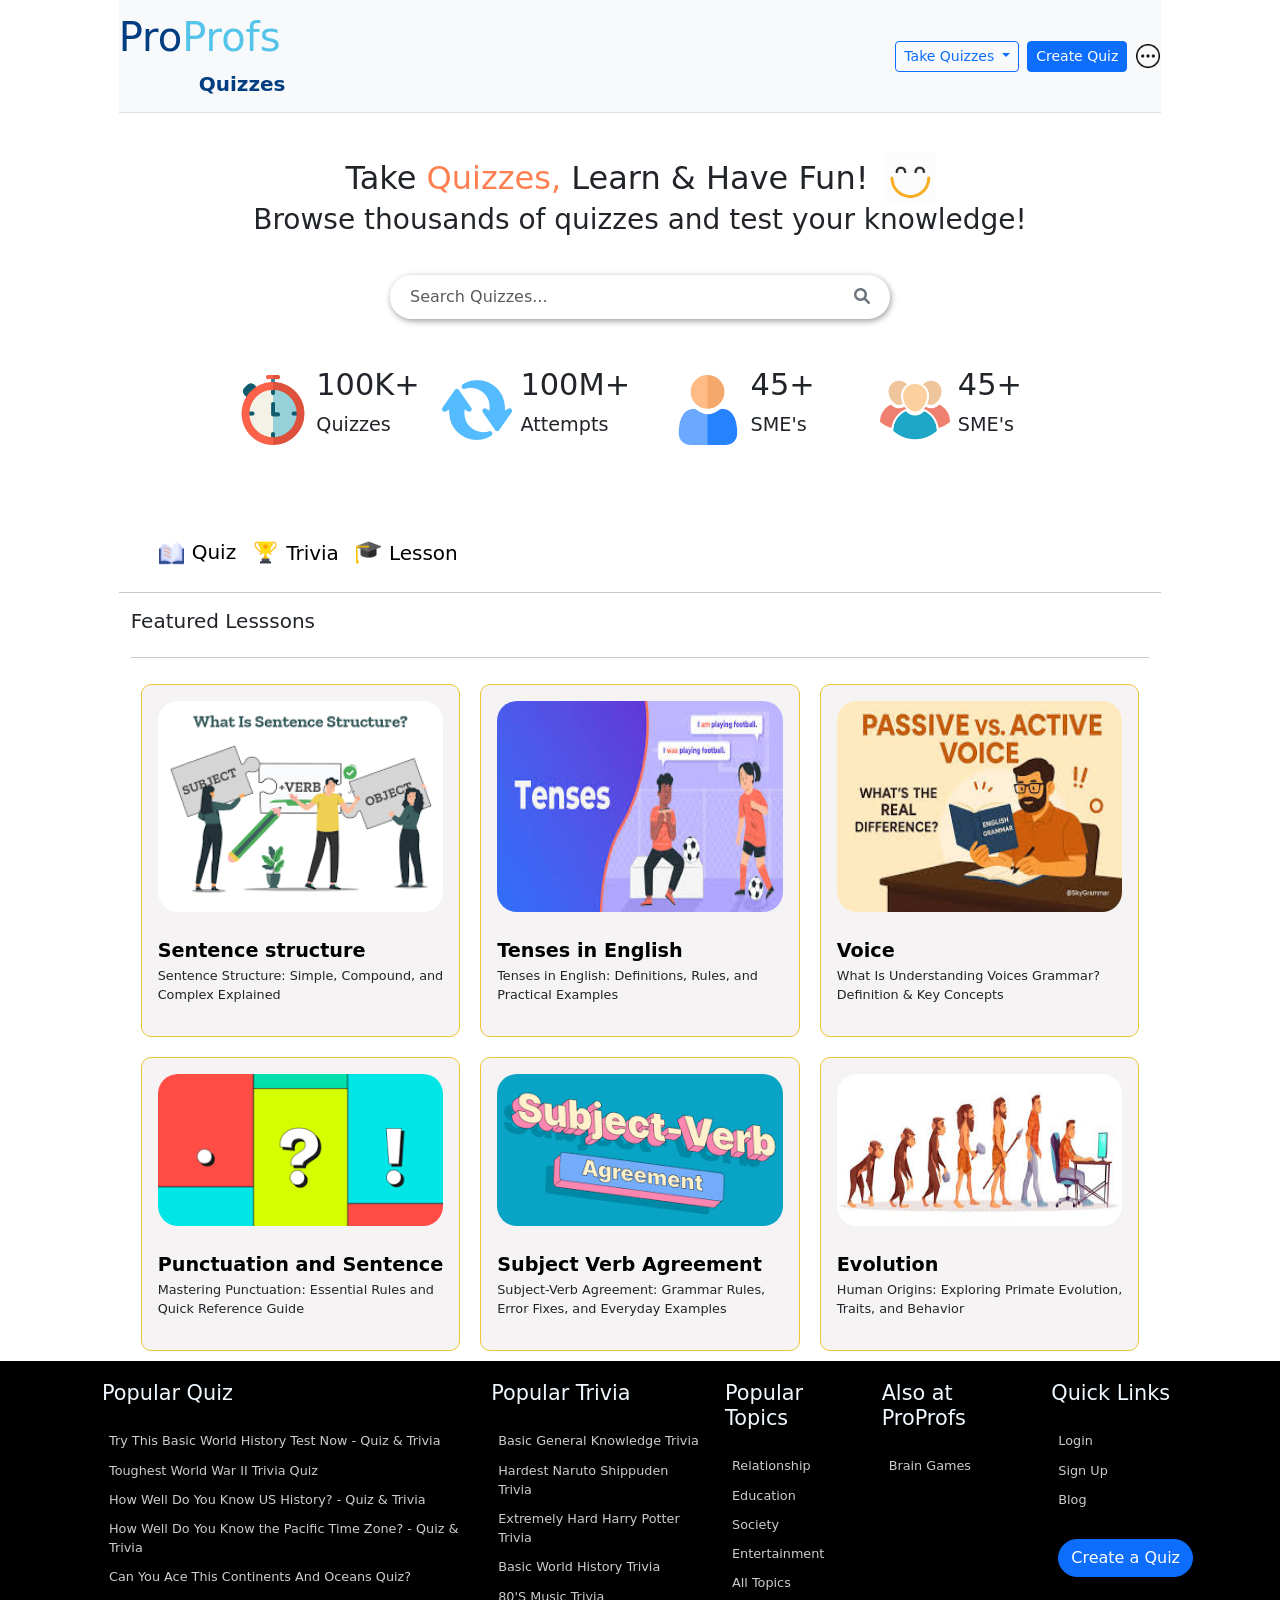
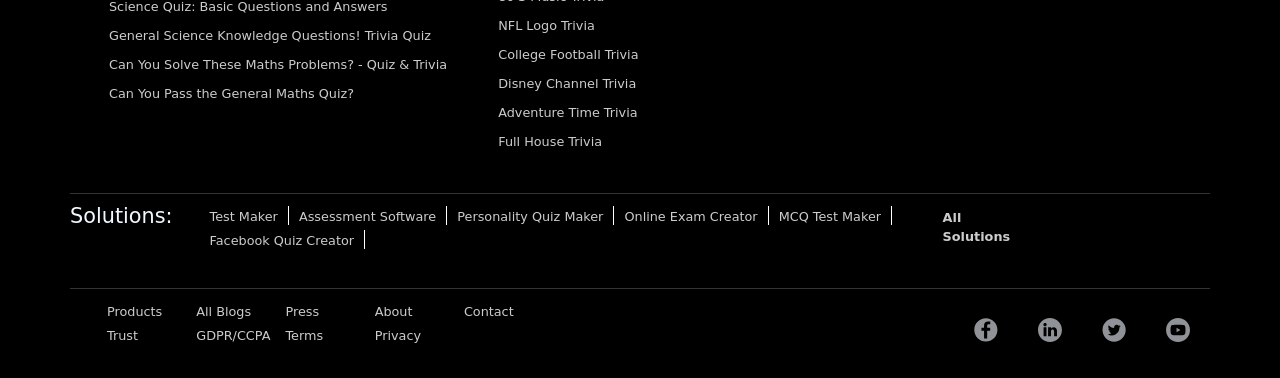
==== lessons.html @ 2790d908 "website structure finished" ====
<!DOCTYPE html>
<html lang="en">
<head>
    <meta charset="UTF-8">
    <meta name="viewport" content="width=device-width, initial-scale=1.0">
    <title>Online Quizzes: Take Online Quiz - ProProfs</title>
    <link href="https://cdn.jsdelivr.net/npm/bootstrap@5.3.8/dist/css/bootstrap.min.css" rel="stylesheet" integrity="sha384-sRIl4kxILFvY47J16cr9ZwB07vP4J8+LH7qKQnuqkuIAvNWLzeN8tE5YBujZqJLB" crossorigin="anonymous">
    <link href="https://cdnjs.cloudflare.com/ajax/libs/font-awesome/6.0.0-beta3/css/all.min.css" rel="stylesheet">
    <link rel="stylesheet" href="Style/style.css">
    <link rel="icon" type="image/png" href="Public/Images/quiz.png">
</head>
<body>
    <!-- Bootstrap Navbar -->
<div class="container-fluid col-12 col-lg-10 col-md-10 col-sm-10">
    <nav class="navbar navbar-expand-lg bg-light sticky-top border-bottom">
        <div class="d-flex justify-content-between align-items-center w-100">
            <!-- Left Icon (Brand) -->
            <a class="navbar-brand" href="#">
                <h1 id="heading-text">Pro<span id="heading-span">Profs</span></h1>
                <div><b id="header-sub">Quizzes</b></div>
            </a>
                <div class="ms-auto d-flex flex-nowrap align-items-center gap-2">
                    <div class="dropdown">
                        <button class="btn btn-outline-primary btn-sm dropdown-toggle" type="button" id="answerQuizDropdown" data-bs-toggle="dropdown" aria-expanded="false">
                            Take Quizzes
                        </button>
                        <div class="dropdown-menu p-3 multi-col-dropdown-menu" aria-labelledby="multiColDropdown">
                            <div class="row" id="multi-col-dropdown">
                                <div class="col-4">
                                <h6 class="dropdown-header">Category 1</h6>
                                <a class="dropdown-item" href="#">Sub-Item 1</a>
                                <a class="dropdown-item" href="#">Sub-Item 2</a>
                                <a class="dropdown-item" href="#">Sub-Item 3</a>
                                <a class="dropdown-item" href="#">Sub-Item 4</a>
                                <a class="dropdown-item" href="#">Sub-Item 5</a>
                                <a class="dropdown-item" href="#">Sub-Item 6</a>
                                <a class="dropdown-item" href="#">Sub-Item 7</a>
                                <a class="dropdown-item" href="#">Sub-Item 8</a>
                                <a class="dropdown-item" href="#">Sub-Item 9</a>
                                </div>
                                <div class="col-4">
                                <h6 class="dropdown-header">Category 1</h6>
                                <a class="dropdown-item" href="#">Sub-Item 1</a>
                                <a class="dropdown-item" href="#">Sub-Item 2</a>
                                <a class="dropdown-item" href="#">Sub-Item 3</a>
                                <a class="dropdown-item" href="#">Sub-Item 4</a>
                                <a class="dropdown-item" href="#">Sub-Item 5</a>
                                <a class="dropdown-item" href="#">Sub-Item 6</a>
                                <a class="dropdown-item" href="#">Sub-Item 7</a>
                                <a class="dropdown-item" href="#">Sub-Item 8</a>
                                <a class="dropdown-item" href="#">Sub-Item 9</a>
                                </div>
                                <div class="col-4">
                                <h6 class="dropdown-header">Category 1</h6>
                                <a class="dropdown-item" href="#">Sub-Item 1</a>
                                <a class="dropdown-item" href="#">Sub-Item 2</a>
                                <a class="dropdown-item" href="#">Sub-Item 3</a>
                                <a class="dropdown-item" href="#">Sub-Item 4</a>
                                <a class="dropdown-item" href="#">Sub-Item 5</a>
                                <a class="dropdown-item" href="#">Sub-Item 6</a>
                                <a class="dropdown-item" href="#">Sub-Item 7</a>
                                <a class="dropdown-item" href="#">Sub-Item 8</a>
                                <a class="dropdown-item" href="#">Sub-Item 9</a>
                                </div>
                        </div>
                    </div>
                </div>
                <div class="d-inline-flex align-items-center gap-2" style="white-space:nowrap;">
                    <button class="btn btn-primary btn-sm" type="button">Create Quiz</button>
                    <div class="dropdown">
                        <button class="btn btn-link p-0" type="button" id="moreDropdown" data-bs-toggle="dropdown" aria-expanded="false">
                            <img src="Public/Images/more.png" alt="Menu" style="width: 24px; height: 24px;">
                        </button>
                        <ul class="dropdown-menu dropdown-menu-end" aria-labelledby="moreDropdown">
                            <li><a class="dropdown-item" href="#">Settings</a></li>
                            <li><a class="dropdown-item" href="#">Profile</a></li>
                            <li><hr class="dropdown-divider"></li>
                            <li><a class="dropdown-item" href="#">Logout</a></li>
                        </ul>
                    </div>
                </div>
            </div>
        </div>
    </nav>
    <div>
        <div class="container-fluid d-flex justify-content-center align-items-center flex-nowrap gap-3 col-12 col-lg-10 col-md-10 col-sm-10 hero-text">
            <h1 id="hero-text-area">Take <span id="hero-text">Quizzes, </span> Learn & Have Fun!</h1>
            <img id="hero-img" src="Public/Images/smily_loader.gif" alt="Smiley">
        </div>
        <div class="container-fluid d-flex justify-content-center second-hero-text">
            <h3>Browse thousands of quizzes and test your knowledge!</h3>
        </div>
    </div>
    <div class="container">
            <div class="search-bar">
                <div class="input-group">
                    <input type="text" class="form-control" placeholder="Search Quizzes..." aria-label="Search" aria-describedby="search-addon">
                    <button class="btn btn-outline-secondary" type="button" id="search-addon">
                        <i class="fas fa-search"></i>
                    </button>
                </div>
            </div>
        </div>
</div>
<div class="showcase-area container-fluid d-flex justify-content-center col-12 col-md-8 col-lg-8 col-xl-8 col-sm-8">
    <div class="showcase container-fluid d-flex justify-content-center">
        <img src="Public/Images/chronometer.png" alt="Image" class="showcase-img">
        <div class="showcase-text">
            <h1 class="showcase-title">100K+ <span class="showcase-sub-text">Quizzes</span></h1>
        </div>  
    </div>
    <div class="showcase container-fluid d-flex justify-content-center">
        <img src="Public/Images/refresh-button.png" alt="Image" class="showcase-img">
        <div class="showcase-text">
            <h1 class="showcase-title">100M+ <span class="showcase-sub-text">Attempts</span></h1>
        </div>  
    </div>
    <div class="showcase container-fluid d-flex justify-content-center">
        <img src="Public/Images/user.png" alt="Image" class="showcase-img">
        <div class="showcase-text">
            <h1 class="showcase-title">45+ <span class="showcase-sub-text">SME's</span></h1>
        </div>  
    </div>
    <div class="showcase container-fluid d-flex justify-content-center">
        <img src="Public/Images/group.png" alt="Image" class="showcase-img">
        <div class="showcase-text">
            <h1 class="showcase-title">45+ <span class="showcase-sub-text">SME's</span></h1>
        </div>  
    </div>
</div>
<div class="menu-section container-fluid col-12 col-lg-10 col-md-10 col-sm-10">
            <ul class="sub-menu">
                <li><a href="index.html"><button" class="menu-item btn btn-link text-decoration-none bg-transparent border-0 p-2 d-inline-flex align-items-center fs-5"><img src="Public/Images/book.png" alt="Image" class="sub-menu-image me-2">Quiz</button></a></li>
                <li><a href="trivia.html"><button" class="menu-item btn btn-link text-decoration-none bg-transparent border-0 p-2 d-inline-flex align-items-center fs-5"><img src="Public/Images/trophy.png" alt="Image" class="sub-menu-image me-2">Trivia</button></a></li>
                <li><button type="button" class="menu-item btn btn-link text-decoration-none bg-transparent border-0 p-2 d-inline-flex align-items-center fs-5"><img src="Public/Images/graduation-hat.png" alt="Image" class="sub-menu-image me-2">Lesson</button></li>
            </ul>
            <hr>
</div>
<section class="section-quiz container-fluid col-12 col-lg-10 col-md-10 col-lg-10 section-content" id="sec3">
    <div class="quiz-container container-fluid">
        <div class="quiz-header d-flex justify-content-between align-items-center">
            <h5>Featured Lesssons</h5>
        </div>
            <hr>
            <div class="demo-section grid-container2">
                <div class="card card-body">
                    <img src="Public/Images/lesson-sentance.png" alt="Trivia Image" class="demo-image">
                    <a href="#" class="text-decoration-none demo-text">Sentence structure</a>
                     <p class="demo-sub-text">Sentence Structure: Simple, Compound, and Complex Explained</p>
                </div>
                <div class="card card-body">
                    <img src="Public/Images/lesson-tenses.jpeg" alt="Trivia Image" class="demo-image">
                    <a href="#" class="text-decoration-none demo-text">Tenses in English</a>
                    <p class="demo-sub-text">Tenses in English: Definitions, Rules, and Practical Examples</p>
                </div>
                <div class="card card-body">
                    <img src="Public/Images/lesson-voices.jpeg" alt="Trivia Image" class="demo-image">
                    <a href="#" class="text-decoration-none demo-text">Voice</a>
                    <p class="demo-sub-text">What Is Understanding Voices Grammar? Definition & Key Concepts</p>
                </div>
                <div class="card card-body">
                    <img src="Public/Images/lesson-punctuation.png" alt="Trivia Image" class="demo-image">
                    <a href="#" class="text-decoration-none demo-text">Punctuation and Sentence</a>
                    <p class="demo-sub-text">Mastering Punctuation: Essential Rules and Quick Reference Guide</p>
                </div>
                <div class="card card-body">
                    <img src="Public/Images/lesson-sva.png" alt="Trivia Image" class="demo-image">
                    <a href="#" class="text-decoration-none demo-text">Subject Verb Agreement</a>
                    <p class="demo-sub-text">Subject-Verb Agreement: Grammar Rules, Error Fixes, and Everyday Examples</p>
                </div>
                <div class="card card-body">
                    <img src="Public/Images/lesson-evolution.jpeg" alt="Trivia Image" class="demo-image">
                    <a href="#" class="text-decoration-none demo-text">Evolution</a>
                     <p class="demo-sub-text">Human Origins: Exploring Primate Evolution, Traits, and Behavior</p>
                </div>
            </div>
    </div>
</section>
<footer class="footer">
    <div class="container-fluid d-flex justify-content-between align-items-top">
        <div class="footer-section-1"></div>
        <div class="footer-sections">
            <h2 class="footer-headings">Popular Quiz</h2>
            <ul class="footer-links">
                <li><a href="#" class="links">Try This Basic World History Test Now - Quiz & Trivia</a></li>
                <li><a href="#" class="links">Toughest World War II Trivia Quiz</a></li>
                <li><a href="#" class="links">How Well Do You Know US History? - Quiz & Trivia</a></li>
                <li><a href="#" class="links">How Well Do You Know the Pacific Time Zone? - Quiz & Trivia</a></li>
                <li><a href="#" class="links">Can You Ace This Continents And Oceans Quiz?</a></li>
                <li><a href="#" class="links">Science Quiz: Basic Questions and Answers</a></li>
                <li><a href="#" class="links">General Science Knowledge Questions! Trivia Quiz</a></li>
                <li><a href="#" class="links">Can You Solve These Maths Problems? - Quiz & Trivia</a></li>
                <li><a href="#" class="links">Can You Pass the General Maths Quiz?</a></li>
            </ul>
        </div>
        <div class="footer-sections">
            <h2 class="footer-headings">Popular Trivia</h2>
            <ul class="footer-links">
                <li><a href="#" class="links">Basic General Knowledge Trivia</a></li>
                <li><a href="#" class="links">Hardest Naruto Shippuden Trivia</a></li>
                <li><a href="#" class="links">Extremely Hard Harry Potter Trivia</a></li>
                <li><a href="#" class="links">Basic World History Trivia</a></li>
                <li><a href="#" class="links">80'S Music Trivia</a></li>
                <li><a href="#" class="links">NFL Logo Trivia</a></li>
                <li><a href="#" class="links">College Football Trivia</a></li>
                <li><a href="#" class="links">Disney Channel Trivia</a></li>
                <li><a href="#" class="links">Adventure Time Trivia</a></li>
                <li><a href="#" class="links">Full House Trivia</a></li>
            </ul>
        </div>

        <div class="footer-sections">
            <h2 class="footer-headings">Popular Topics</h2>
            <ul class="footer-links">
                <li><a href="#" class="links">Relationship</a></li>
                <li><a href="#" class="links">Education</a></li>
                <li><a href="#" class="links">Society</a></li>
                <li><a href="#" class="links">Entertainment</a></li>
                <li><a href="#" class="links">All Topics</a></li>
            </ul>
        </div>

        <div class="footer-sections">
            <h2 class="footer-headings">Also at ProProfs</h2>
            <ul class="footer-links">
                <li><a href="#" class="links">Brain Games</a></li>
            </ul>
        </div>

        <div class="footer-sections">
            <h2 class="footer-headings">Quick Links</h2>
            <ul class="footer-links">
                <li><a href="#" class="links">Login</a></li>
                <li><a href="#" class="links">Sign Up</a></li>
                <li><a href="#" class="links">Blog</a></li>
                <li></li>
                <li></li>
                <li><button type="button" class="btn-primary btn footer-button">Create a Quiz</button></li>
            </ul>
        </div>
        </div>
        <hr class="hr-line">
        <div class="footer-section-2 d-inline-flex justify-content-center col-12 col-lg-10 col-md-10 col-lg-10">
            <h4 class="footer-headings">Solutions: </h4>
            <ul>
                <li class="footer-solutions"><a href="#" class="links">Test Maker</a></li>
                <li class="footer-solutions"><a href="#" class="links">Assessment Software</a></li>
                <li class="footer-solutions"><a href="#" class="links">Personality Quiz Maker</a></li>
                <li class="footer-solutions"><a href="#" class="links">Online Exam Creator</a></li>
                <li class="footer-solutions"><a href="#" class="links">MCQ Test Maker</a></li>
                <li class="footer-solutions"><a href="#" class="links">Facebook Quiz Creator</a></li>
            </ul>
            <a href="#" id="footer-all-solution-link"><b>All Solutions</b></a>
        </div>
        <hr class="hr-line">
        <div class="footer-section-3 d-inline-flex">
        <div class="footer-left">
        <div class="footer-section-3 d-inline-flex justify-content-left">
            <ul class="footer-last-section">
                <li class="footer-solutions"><a href="#" class="links">Products</a></li>
                <li class="footer-solutions"><a href="#" class="links">All Blogs</a></li>
                <li class="footer-solutions"><a href="#" class="links">Press</a></li>
                <li class="footer-solutions"><a href="#" class="links">About</a></li>
                <li class="footer-solutions"><a href="#" class="links">Contact</a></li>
                <li class="footer-solutions"><a href="#" class="links">Trust</a></li>
                <li class="footer-solutions"><a href="#" class="links">GDPR/CCPA</a></li>
                <li class="footer-solutions"><a href="#" class="links">Terms</a></li>
                <li class="footer-solutions"><a href="#" class="links">Privacy</a></li>
            </ul>
        </div>
        </div>
        <div class="footer-right">
            <div class="social d-inline-flex justify-content-right">
                <ul class="social-images">
                    <li><a href="#" class="social-links"><img src="Public/Images/social-fb.svg" alt="FaceBook"></a></li>
                    <li><a href="#" class="social-links"><img src="Public/Images/social-linkedin.svg" alt="LinkedIn"></a></li>
                    <li><a href="#" class="social-links"><img src="Public/Images/social-twitter.svg" alt="X"></a></li>
                    <li><a href="#" class="social-links"><img src="Public/Images/social-youtube.svg" alt="Youtube"></a></li>
                </ul>
            </div>
        </div>
</div>
</footer>




    <script src="https://cdn.jsdelivr.net/npm/bootstrap@5.3.8/dist/js/bootstrap.bundle.min.js" integrity="sha384-FKyoEForCGlyvwx9Hj09JcYn3nv7wiPVlz7YYwJrWVcXK/BmnVDxM+D2scQbITxI" crossorigin="anonymous"></script>
    <script src="scripts/script.js"></script>
</body>
</html>
---- Style/style.css ----
body{
    margin-right: 0px;
    margin-left: 0px;
}
.navbar{
    background-color: rgb(248, 248, 248);
}
a{
    text-decoration: none;
}
#heading-text{
    color:rgb(2, 61, 129)
}
#heading-span{
    color:rgb(84, 196, 234)
}
#header-sub{
    width:100%;
    height:100%;
    margin-left:80px;
    padding-top:0px;
    color:rgb(2, 61, 129)
}
.hidden{
    display:none !important;
}
.multi-col-dropdown-menu {
    left: 50% !important;
    transform: translateX(-50%);
}

#multi-col-dropdown{
    width:400px;
    margin: 0 auto;
    border: 1px solid #ccc;
    border-radius: 30px;
}
.dropdown-header{
    color:rgb(203, 135, 135);
    font-size: 16px;
    font-weight: bolder;
}
.dropdown-item:hover{
    color:rgb(255, 255, 255);
    background-color: rgb(7, 7, 7);
    border-radius: 20px;
}
.hero-text{
    margin-top:40px;
}
#hero-text-area{
    width:auto;
    margin:0;
    display:inline-block;
    font-size: 2rem;

}
#hero-text{
    color:coral;
}
#hero-img{
    width:50px;
    height:50px;
}


.search-bar {
    padding-top: 30px;
    max-width: 500px;
    margin: auto auto;
    position: sticky;

}
.search-bar .input-group {
    border-radius: 30px;
    overflow: hidden;
    box-shadow: 1px 2px 6px rgba(0.4, 0.4, 0.4, 0.4);
}
.search-bar .form-control {
    border: none;
    padding-left: 20px;
}
.search-bar .btn {
    border: none;
    padding: 10px 20px;
}
.showcase{
    margin-top:3rem;
    display:flex;
    max-width:100px;
    margin-bottom:40px;
}
.showcase-img{
    width:70px;
    height:70px;
    margin-top:.5rem;
    margin-right: .5rem;
}
.showcase-title{
    font-size:1.9rem;
}
.showcase-sub-text{
    font-size:1.2rem;
}
@media (max-width: 1024px) {
    #hero-text-area { font-size: 1.6rem; }
    #hero-img { width:45px; height:45px; }
    .showcase-img{width:40px;height: 40px;margin-right: 10%;}
    .showcase-title{font-size:1.3rem;font-weight:bold;}
    .showcase-sub-text{font-size:1.0rem;}
    .second-hero-text { font-size: 1.2rem;}
    .section-quiz{height:30vh;overflow-y: auto;box-sizing: border-box;}
}
@media (max-width: 768px) {
    .hero-text { flex-wrap: wrap; }
    #hero-text-area { font-size: 1.25rem; text-align: center; width: 100%; }
    #hero-img { width:40px; height:40px; margin-top: 0.25rem; }
    .search-bar{width:fit-content;}
    .showcase-img{width:30px;height:30px;margin-right: 10%;}
    .showcase-title{font-size:1.0rem;font-weight:bold;}
    .showcase-sub-text{font-size:.9rem;}
    .second-hero-text { font-size: .95rem;}
    .section-quiz{height:20vh;overflow-y: auto;box-sizing: border-box;}
}
@media (max-width: 640px) {
    #hero-text-area { font-size: 1.05rem; }
    #hero-img { width:36px; height:36px; }
    .search-bar{width:fit-content;}
    .showcase-img{width:30px;height:30px;margin-right: 10%;}
    .showcase-title{font-size:1.0rem;font-weight:bold;}
    .showcase-sub-text{font-size:.9rem;}
    .second-hero-text { font-size: .75rem;}
    #heading-text {font-size: 1.2rem;margin: 0;line-height: 1;}
    #heading-span {font-size: 1.2rem;}
    #header-sub {margin-left: 0;margin-top: 0;font-size: 0.85rem;}
    .navbar-brand {display: flex;flex-direction: column;align-items: flex-start;gap: 0.25rem;}
}
.menu-section .sub-menu li{
    align-items: left;
    margin-left: 0px;
    margin-top: 40px;
    display: flex;

}
.menu-item{
    text-decoration: none;
    margin-left: auto;
    text-align:center;
    color:black;
    margin-top: 2%;
    margin-right: 1px;
    transition: transform 0.3s ease, color 0.3s ease;
}
.menu-item:hover{
    color:rgb(10, 2, 2);
    transform: scale(1.2);
    border: 1px solid black;
    border-radius: 10px;
}

.sub-menu{
    display:flex;
    list-style:none;
}
.sub-menu-image{
    width:25px; 
    margin-right: 10%;
}
.quiz-sub-heading li{
    display: inline-block;
    margin: 2px 1px;
    width: fit-content;
    height: fit-content;
}
.quiz-sub-heading li a{
    text-decoration: none;
    color: #111;
    display: inline-block;
    padding: 0.35rem 0.65rem;
    border: 1px solid #3e6af9;
    border-radius: 30px;
    background-color: #ffffff;
    white-space: nowrap;
    font-size: .8rem;
}

.quiz-sub-heading li a:hover{
    background-color: #02407f;
    color: #ffffff;
    border-color: #ae3ef9;
    transform: translate(-2px);
}
.demo-section{
    min-width: 280px;
}
.grid-container{
    display: grid;
    grid-template-columns: repeat(5, 1fr);
}
.grid-container2{
    display: grid;
    grid-template-columns: repeat(3, 1fr);
}
.card{
    width:auto;
    height:auto;
    margin: 10px;
    border: 1px solid rgb(238, 197, 51);
    border-radius: 10px;
    background-color: #f5f3f3;
}
.link-button{
    text-decoration: none;
    color:#000000;
    font-size: 1.5rem;
    width: 200px;
    font-weight: bold;
    padding: 10px 20px;
    margin-bottom: 2px;
    margin-left:10px;
    border-radius: 10px;
}
.link-button:hover{
    transform: scale(1.05);
    transition: smooth;
    color:#ae3ef9;
}
.demo-image:hover{
    transform: scale(1.05);
    transition: smooth;
}
.demo-text{
    font-size: 1.2rem;
    font-weight: bold;
    color:#000000;
    align-items: center;
}
.demo-text:hover{
    color: #5b97f0;
    }
.demo-sub-text{
    font-size: .8rem;
}
.demo-image{
    width: 100%;
    height:90%;
    border-radius: 20px;
    margin-bottom: 25px;
}
.footer{
    background-color: #000000;
    padding-top:20px;
    bottom: 0;
    left:0;
    padding-left:70px;
    padding-right:70px;
}
.hr-line{
    width:100%;
    height:3;
    color:rgb(205, 203, 203);
    margin-top:20px;
    margin-bottom:10px;
}
.footer-sections{
    margin-left:20px;
}
.footer-headings{
    color:aliceblue;
    margin-bottom: 20px;
    font-size:1.3rem;
}
.footer-links{
    font-size:.8rem;
    margin-left:-30px;
}   
.footer-links li{
    list-style-type: none;
    padding: 5px;
}
.footer-links a{
    text-decoration:none;
    color:#ccc;
}
.footer-links a:hover{
    color:#5b97f0;  
}
.footer-button{
    border-radius:20px;
    width: 100%;
    text-wrap: nowrap;
    font-size: auto;
}
.footer-section-2{
    display: inline;
}
.footer-section-2 ul{
    list-style-type:none;
}
.footer-section-2 li{
    padding-left:5px;
    display:inline;
    width:fit-content;
    padding-right:10px;
    border-right: 1px solid white;
}
.footer-section-2 a{
    color:#ccc;
    font-size:.8rem;
}
.footer-section-2 a:hover{
    color:#82a3ce;  
}
#footer-all-solution-link{
    color:#ccc;
    padding-top:4px;
    padding-left:10px;
    text-decoration: solid;
}




.footer-section-3{
    display: flex;
    justify-content: space-between;
    align-items: center;
    width: 100%;
    gap: 1rem;
    flex-wrap: wrap;
}
.footer-section-3 ul{
    list-style-type:none;
}
.footer-section-3 li{
    padding-left:5px;
    display:inline;
    width:fit-content;
    padding-right:10px;
}
.footer-section-3 a{
    color:#ccc;
    font-size:.8rem;
}
.footer-section-3 a:hover{
    color:#82a3ce;  
}
.footer-left{
    flex: 1 1 auto;
}
.footer-last-section{
    display: grid;
    padding-bottom:15px;
    grid-template-columns: 1fr 1fr 1fr 1fr 1fr;
}
.footer-right{
    display: flex;
    justify-content: flex-end;
    margin-left: auto;
}
.social-images img{
    width:24px;
    height:24px;
    margin:10px;
}
.social-images img:hover{
    filter:brightness(75%);
}
.social-images ul{
    list-style-type:none;
}
.social{
    display:inline;
}
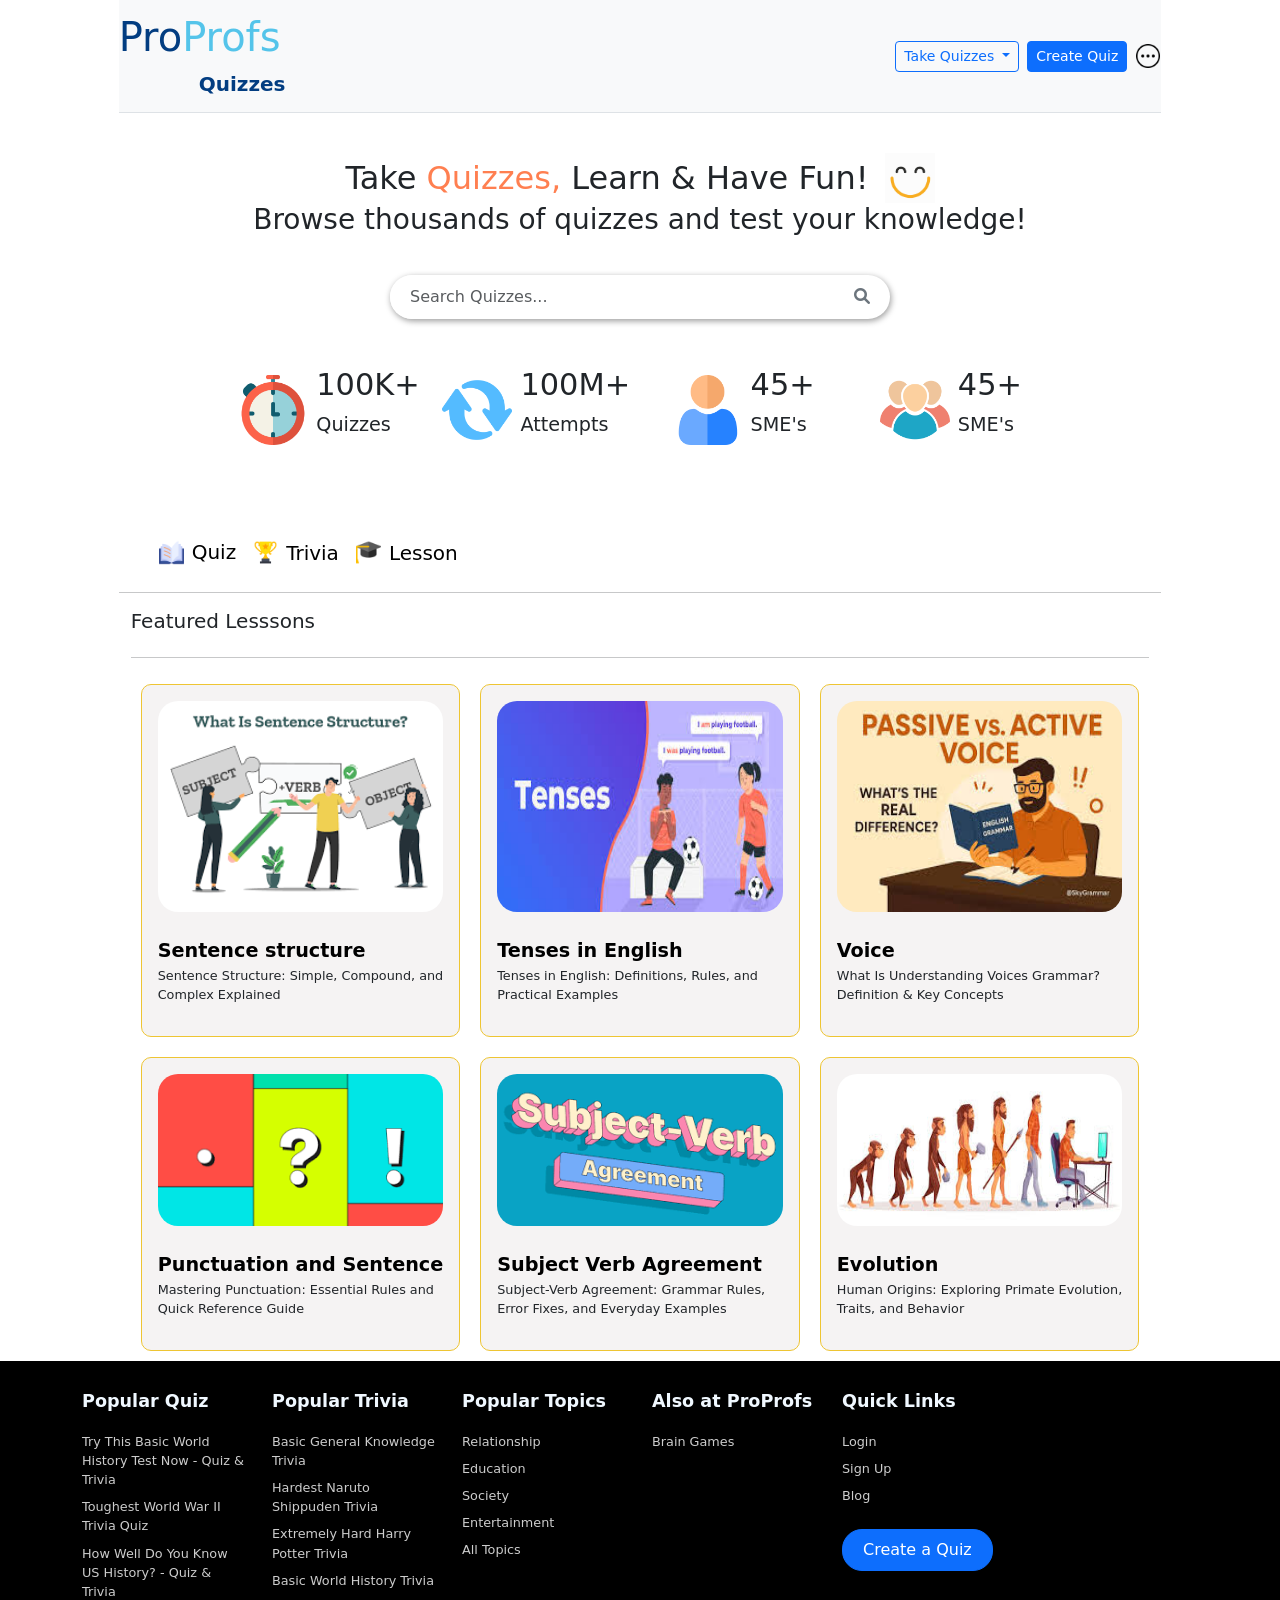
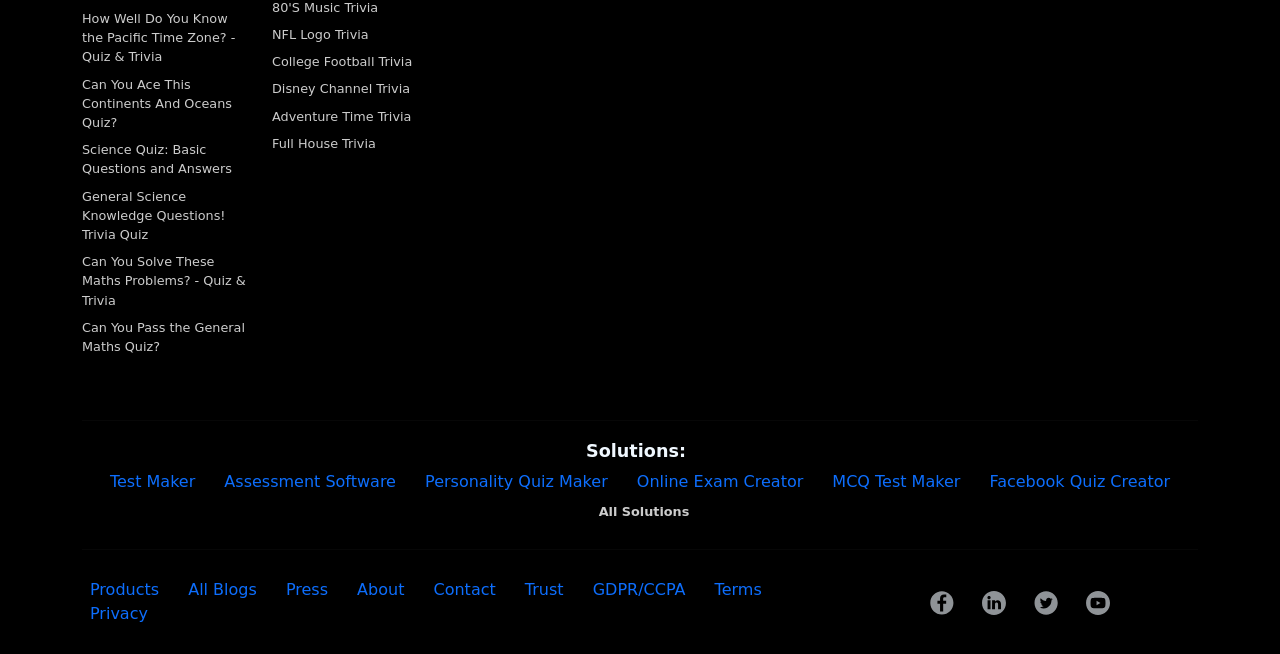
==== commit 984dfc02: "responsive modification" ====
--- a/lessons.html
+++ b/lessons.html
@@ -1,152 +1,172 @@
 <!DOCTYPE html>
 <html lang="en">
+
 <head>
     <meta charset="UTF-8">
     <meta name="viewport" content="width=device-width, initial-scale=1.0">
     <title>Online Quizzes: Take Online Quiz - ProProfs</title>
-    <link href="https://cdn.jsdelivr.net/npm/bootstrap@5.3.8/dist/css/bootstrap.min.css" rel="stylesheet" integrity="sha384-sRIl4kxILFvY47J16cr9ZwB07vP4J8+LH7qKQnuqkuIAvNWLzeN8tE5YBujZqJLB" crossorigin="anonymous">
+    <link href="https://cdn.jsdelivr.net/npm/bootstrap@5.3.8/dist/css/bootstrap.min.css" rel="stylesheet"
+        integrity="sha384-sRIl4kxILFvY47J16cr9ZwB07vP4J8+LH7qKQnuqkuIAvNWLzeN8tE5YBujZqJLB" crossorigin="anonymous">
     <link href="https://cdnjs.cloudflare.com/ajax/libs/font-awesome/6.0.0-beta3/css/all.min.css" rel="stylesheet">
     <link rel="stylesheet" href="Style/style.css">
     <link rel="icon" type="image/png" href="Public/Images/quiz.png">
 </head>
+
 <body>
     <!-- Bootstrap Navbar -->
-<div class="container-fluid col-12 col-lg-10 col-md-10 col-sm-10">
-    <nav class="navbar navbar-expand-lg bg-light sticky-top border-bottom">
-        <div class="d-flex justify-content-between align-items-center w-100">
-            <!-- Left Icon (Brand) -->
-            <a class="navbar-brand" href="#">
-                <h1 id="heading-text">Pro<span id="heading-span">Profs</span></h1>
-                <div><b id="header-sub">Quizzes</b></div>
-            </a>
+    <div class="container-fluid col-12 col-lg-10 col-md-10 col-sm-10">
+        <nav class="navbar navbar-expand-lg bg-light sticky-top border-bottom">
+            <div class="d-flex justify-content-between align-items-center w-100">
+                <!-- Left Icon (Brand) -->
+                <a class="navbar-brand" href="#">
+                    <h1 id="heading-text">Pro<span id="heading-span">Profs</span></h1>
+                    <div><b id="header-sub">Quizzes</b></div>
+                </a>
                 <div class="ms-auto d-flex flex-nowrap align-items-center gap-2">
                     <div class="dropdown">
-                        <button class="btn btn-outline-primary btn-sm dropdown-toggle" type="button" id="answerQuizDropdown" data-bs-toggle="dropdown" aria-expanded="false">
+                        <button class="btn btn-outline-primary btn-sm dropdown-toggle" type="button"
+                            id="answerQuizDropdown" data-bs-toggle="dropdown" aria-expanded="false">
                             Take Quizzes
                         </button>
                         <div class="dropdown-menu p-3 multi-col-dropdown-menu" aria-labelledby="multiColDropdown">
                             <div class="row" id="multi-col-dropdown">
                                 <div class="col-4">
-                                <h6 class="dropdown-header">Category 1</h6>
-                                <a class="dropdown-item" href="#">Sub-Item 1</a>
-                                <a class="dropdown-item" href="#">Sub-Item 2</a>
-                                <a class="dropdown-item" href="#">Sub-Item 3</a>
-                                <a class="dropdown-item" href="#">Sub-Item 4</a>
-                                <a class="dropdown-item" href="#">Sub-Item 5</a>
-                                <a class="dropdown-item" href="#">Sub-Item 6</a>
-                                <a class="dropdown-item" href="#">Sub-Item 7</a>
-                                <a class="dropdown-item" href="#">Sub-Item 8</a>
-                                <a class="dropdown-item" href="#">Sub-Item 9</a>
+                                    <h6 class="dropdown-header">Category 1</h6>
+                                    <a class="dropdown-item" href="#">Sub-Item 1</a>
+                                    <a class="dropdown-item" href="#">Sub-Item 2</a>
+                                    <a class="dropdown-item" href="#">Sub-Item 3</a>
+                                    <a class="dropdown-item" href="#">Sub-Item 4</a>
+                                    <a class="dropdown-item" href="#">Sub-Item 5</a>
+                                    <a class="dropdown-item" href="#">Sub-Item 6</a>
+                                    <a class="dropdown-item" href="#">Sub-Item 7</a>
+                                    <a class="dropdown-item" href="#">Sub-Item 8</a>
+                                    <a class="dropdown-item" href="#">Sub-Item 9</a>
                                 </div>
                                 <div class="col-4">
-                                <h6 class="dropdown-header">Category 1</h6>
-                                <a class="dropdown-item" href="#">Sub-Item 1</a>
-                                <a class="dropdown-item" href="#">Sub-Item 2</a>
-                                <a class="dropdown-item" href="#">Sub-Item 3</a>
-                                <a class="dropdown-item" href="#">Sub-Item 4</a>
-                                <a class="dropdown-item" href="#">Sub-Item 5</a>
-                                <a class="dropdown-item" href="#">Sub-Item 6</a>
-                                <a class="dropdown-item" href="#">Sub-Item 7</a>
-                                <a class="dropdown-item" href="#">Sub-Item 8</a>
-                                <a class="dropdown-item" href="#">Sub-Item 9</a>
+                                    <h6 class="dropdown-header">Category 1</h6>
+                                    <a class="dropdown-item" href="#">Sub-Item 1</a>
+                                    <a class="dropdown-item" href="#">Sub-Item 2</a>
+                                    <a class="dropdown-item" href="#">Sub-Item 3</a>
+                                    <a class="dropdown-item" href="#">Sub-Item 4</a>
+                                    <a class="dropdown-item" href="#">Sub-Item 5</a>
+                                    <a class="dropdown-item" href="#">Sub-Item 6</a>
+                                    <a class="dropdown-item" href="#">Sub-Item 7</a>
+                                    <a class="dropdown-item" href="#">Sub-Item 8</a>
+                                    <a class="dropdown-item" href="#">Sub-Item 9</a>
                                 </div>
                                 <div class="col-4">
-                                <h6 class="dropdown-header">Category 1</h6>
-                                <a class="dropdown-item" href="#">Sub-Item 1</a>
-                                <a class="dropdown-item" href="#">Sub-Item 2</a>
-                                <a class="dropdown-item" href="#">Sub-Item 3</a>
-                                <a class="dropdown-item" href="#">Sub-Item 4</a>
-                                <a class="dropdown-item" href="#">Sub-Item 5</a>
-                                <a class="dropdown-item" href="#">Sub-Item 6</a>
-                                <a class="dropdown-item" href="#">Sub-Item 7</a>
-                                <a class="dropdown-item" href="#">Sub-Item 8</a>
-                                <a class="dropdown-item" href="#">Sub-Item 9</a>
+                                    <h6 class="dropdown-header">Category 1</h6>
+                                    <a class="dropdown-item" href="#">Sub-Item 1</a>
+                                    <a class="dropdown-item" href="#">Sub-Item 2</a>
+                                    <a class="dropdown-item" href="#">Sub-Item 3</a>
+                                    <a class="dropdown-item" href="#">Sub-Item 4</a>
+                                    <a class="dropdown-item" href="#">Sub-Item 5</a>
+                                    <a class="dropdown-item" href="#">Sub-Item 6</a>
+                                    <a class="dropdown-item" href="#">Sub-Item 7</a>
+                                    <a class="dropdown-item" href="#">Sub-Item 8</a>
+                                    <a class="dropdown-item" href="#">Sub-Item 9</a>
                                 </div>
+                            </div>
                         </div>
                     </div>
-                </div>
-                <div class="d-inline-flex align-items-center gap-2" style="white-space:nowrap;">
-                    <button class="btn btn-primary btn-sm" type="button">Create Quiz</button>
-                    <div class="dropdown">
-                        <button class="btn btn-link p-0" type="button" id="moreDropdown" data-bs-toggle="dropdown" aria-expanded="false">
-                            <img src="Public/Images/more.png" alt="Menu" style="width: 24px; height: 24px;">
-                        </button>
-                        <ul class="dropdown-menu dropdown-menu-end" aria-labelledby="moreDropdown">
-                            <li><a class="dropdown-item" href="#">Settings</a></li>
-                            <li><a class="dropdown-item" href="#">Profile</a></li>
-                            <li><hr class="dropdown-divider"></li>
-                            <li><a class="dropdown-item" href="#">Logout</a></li>
-                        </ul>
+                    <div class="d-inline-flex align-items-center gap-2" style="white-space:nowrap;">
+                        <button class="btn btn-primary btn-sm" type="button">Create Quiz</button>
+                        <div class="dropdown">
+                            <button class="btn btn-link p-0" type="button" id="moreDropdown" data-bs-toggle="dropdown"
+                                aria-expanded="false">
+                                <img src="Public/Images/more.png" alt="Menu" style="width: 24px; height: 24px;">
+                            </button>
+                            <ul class="dropdown-menu dropdown-menu-end" aria-labelledby="moreDropdown">
+                                <li><a class="dropdown-item" href="#">Settings</a></li>
+                                <li><a class="dropdown-item" href="#">Profile</a></li>
+                                <li>
+                                    <hr class="dropdown-divider">
+                                </li>
+                                <li><a class="dropdown-item" href="#">Logout</a></li>
+                            </ul>
+                        </div>
                     </div>
                 </div>
             </div>
-        </div>
-    </nav>
-    <div>
-        <div class="container-fluid d-flex justify-content-center align-items-center flex-nowrap gap-3 col-12 col-lg-10 col-md-10 col-sm-10 hero-text">
-            <h1 id="hero-text-area">Take <span id="hero-text">Quizzes, </span> Learn & Have Fun!</h1>
-            <img id="hero-img" src="Public/Images/smily_loader.gif" alt="Smiley">
-        </div>
-        <div class="container-fluid d-flex justify-content-center second-hero-text">
-            <h3>Browse thousands of quizzes and test your knowledge!</h3>
-        </div>
-    </div>
-    <div class="container">
+        </nav>
+        <div>
+            <div
+                class="container-fluid d-flex justify-content-center align-items-center flex-nowrap gap-3 col-12 col-lg-10 col-md-10 col-sm-10 hero-text">
+                <h1 id="hero-text-area">Take <span id="hero-text">Quizzes, </span> Learn & Have Fun!</h1>
+                <img id="hero-img" src="Public/Images/smily_loader.gif" alt="Smiley">
+            </div>
+            <div class="container-fluid d-flex justify-content-center second-hero-text">
+                <h3>Browse thousands of quizzes and test your knowledge!</h3>
+            </div>
+        </div>
+        <div class="container">
             <div class="search-bar">
                 <div class="input-group">
-                    <input type="text" class="form-control" placeholder="Search Quizzes..." aria-label="Search" aria-describedby="search-addon">
+                    <input type="text" class="form-control" placeholder="Search Quizzes..." aria-label="Search"
+                        aria-describedby="search-addon">
                     <button class="btn btn-outline-secondary" type="button" id="search-addon">
                         <i class="fas fa-search"></i>
                     </button>
                 </div>
             </div>
         </div>
-</div>
-<div class="showcase-area container-fluid d-flex justify-content-center col-12 col-md-8 col-lg-8 col-xl-8 col-sm-8">
-    <div class="showcase container-fluid d-flex justify-content-center">
-        <img src="Public/Images/chronometer.png" alt="Image" class="showcase-img">
-        <div class="showcase-text">
-            <h1 class="showcase-title">100K+ <span class="showcase-sub-text">Quizzes</span></h1>
-        </div>  
     </div>
-    <div class="showcase container-fluid d-flex justify-content-center">
-        <img src="Public/Images/refresh-button.png" alt="Image" class="showcase-img">
-        <div class="showcase-text">
-            <h1 class="showcase-title">100M+ <span class="showcase-sub-text">Attempts</span></h1>
-        </div>  
+    <div class="showcase-area container-fluid d-flex justify-content-center col-12 col-md-8 col-lg-8 col-xl-8 col-sm-8">
+        <div class="showcase container-fluid d-flex justify-content-center">
+            <img src="Public/Images/chronometer.png" alt="Image" class="showcase-img">
+            <div class="showcase-text">
+                <h1 class="showcase-title">100K+ <span class="showcase-sub-text">Quizzes</span></h1>
+            </div>
+        </div>
+        <div class="showcase container-fluid d-flex justify-content-center">
+            <img src="Public/Images/refresh-button.png" alt="Image" class="showcase-img">
+            <div class="showcase-text">
+                <h1 class="showcase-title">100M+ <span class="showcase-sub-text">Attempts</span></h1>
+            </div>
+        </div>
+        <div class="showcase container-fluid d-flex justify-content-center">
+            <img src="Public/Images/user.png" alt="Image" class="showcase-img">
+            <div class="showcase-text">
+                <h1 class="showcase-title">45+ <span class="showcase-sub-text">SME's</span></h1>
+            </div>
+        </div>
+        <div class="showcase container-fluid d-flex justify-content-center">
+            <img src="Public/Images/group.png" alt="Image" class="showcase-img">
+            <div class="showcase-text">
+                <h1 class="showcase-title">45+ <span class="showcase-sub-text">SME's</span></h1>
+            </div>
+        </div>
     </div>
-    <div class="showcase container-fluid d-flex justify-content-center">
-        <img src="Public/Images/user.png" alt="Image" class="showcase-img">
-        <div class="showcase-text">
-            <h1 class="showcase-title">45+ <span class="showcase-sub-text">SME's</span></h1>
-        </div>  
+    <div class="menu-section container-fluid col-12 col-lg-10 col-md-10 col-sm-10">
+        <ul class="sub-menu">
+            <li><a href="index.html">
+                    <button"
+                        class="menu-item btn btn-link text-decoration-none bg-transparent border-0 p-2 d-inline-flex align-items-center fs-5">
+                        <img src="Public/Images/book.png" alt="Image" class="sub-menu-image me-2">Quiz</button>
+                </a></li>
+            <li><a href="trivia.html">
+                    <button"
+                        class="menu-item btn btn-link text-decoration-none bg-transparent border-0 p-2 d-inline-flex align-items-center fs-5">
+                        <img src="Public/Images/trophy.png" alt="Image" class="sub-menu-image me-2">Trivia</button>
+                </a></li>
+            <li><button type="button"
+                    class="menu-item btn btn-link text-decoration-none bg-transparent border-0 p-2 d-inline-flex align-items-center fs-5"><img
+                        src="Public/Images/graduation-hat.png" alt="Image" class="sub-menu-image me-2">Lesson</button>
+            </li>
+        </ul>
+        <hr>
     </div>
-    <div class="showcase container-fluid d-flex justify-content-center">
-        <img src="Public/Images/group.png" alt="Image" class="showcase-img">
-        <div class="showcase-text">
-            <h1 class="showcase-title">45+ <span class="showcase-sub-text">SME's</span></h1>
-        </div>  
-    </div>
-</div>
-<div class="menu-section container-fluid col-12 col-lg-10 col-md-10 col-sm-10">
-            <ul class="sub-menu">
-                <li><a href="index.html"><button" class="menu-item btn btn-link text-decoration-none bg-transparent border-0 p-2 d-inline-flex align-items-center fs-5"><img src="Public/Images/book.png" alt="Image" class="sub-menu-image me-2">Quiz</button></a></li>
-                <li><a href="trivia.html"><button" class="menu-item btn btn-link text-decoration-none bg-transparent border-0 p-2 d-inline-flex align-items-center fs-5"><img src="Public/Images/trophy.png" alt="Image" class="sub-menu-image me-2">Trivia</button></a></li>
-                <li><button type="button" class="menu-item btn btn-link text-decoration-none bg-transparent border-0 p-2 d-inline-flex align-items-center fs-5"><img src="Public/Images/graduation-hat.png" alt="Image" class="sub-menu-image me-2">Lesson</button></li>
-            </ul>
-            <hr>
-</div>
-<section class="section-quiz container-fluid col-12 col-lg-10 col-md-10 col-lg-10 section-content" id="sec3">
-    <div class="quiz-container container-fluid">
-        <div class="quiz-header d-flex justify-content-between align-items-center">
-            <h5>Featured Lesssons</h5>
-        </div>
+    <section class="section-quiz container-fluid col-12 col-lg-10 col-md-10 col-lg-10 section-content" id="sec3">
+        <div class="quiz-container container-fluid">
+            <div class="quiz-header d-flex justify-content-between align-items-center">
+                <h5>Featured Lesssons</h5>
+            </div>
             <hr>
             <div class="demo-section grid-container2">
                 <div class="card card-body">
                     <img src="Public/Images/lesson-sentance.png" alt="Trivia Image" class="demo-image">
                     <a href="#" class="text-decoration-none demo-text">Sentence structure</a>
-                     <p class="demo-sub-text">Sentence Structure: Simple, Compound, and Complex Explained</p>
+                    <p class="demo-sub-text">Sentence Structure: Simple, Compound, and Complex Explained</p>
                 </div>
                 <div class="card card-body">
                     <img src="Public/Images/lesson-tenses.jpeg" alt="Trivia Image" class="demo-image">
@@ -166,126 +186,155 @@
                 <div class="card card-body">
                     <img src="Public/Images/lesson-sva.png" alt="Trivia Image" class="demo-image">
                     <a href="#" class="text-decoration-none demo-text">Subject Verb Agreement</a>
-                    <p class="demo-sub-text">Subject-Verb Agreement: Grammar Rules, Error Fixes, and Everyday Examples</p>
+                    <p class="demo-sub-text">Subject-Verb Agreement: Grammar Rules, Error Fixes, and Everyday Examples
+                    </p>
                 </div>
                 <div class="card card-body">
                     <img src="Public/Images/lesson-evolution.jpeg" alt="Trivia Image" class="demo-image">
                     <a href="#" class="text-decoration-none demo-text">Evolution</a>
-                     <p class="demo-sub-text">Human Origins: Exploring Primate Evolution, Traits, and Behavior</p>
-                </div>
-            </div>
-    </div>
-</section>
-<footer class="footer">
-    <div class="container-fluid d-flex justify-content-between align-items-top">
-        <div class="footer-section-1"></div>
-        <div class="footer-sections">
-            <h2 class="footer-headings">Popular Quiz</h2>
-            <ul class="footer-links">
-                <li><a href="#" class="links">Try This Basic World History Test Now - Quiz & Trivia</a></li>
-                <li><a href="#" class="links">Toughest World War II Trivia Quiz</a></li>
-                <li><a href="#" class="links">How Well Do You Know US History? - Quiz & Trivia</a></li>
-                <li><a href="#" class="links">How Well Do You Know the Pacific Time Zone? - Quiz & Trivia</a></li>
-                <li><a href="#" class="links">Can You Ace This Continents And Oceans Quiz?</a></li>
-                <li><a href="#" class="links">Science Quiz: Basic Questions and Answers</a></li>
-                <li><a href="#" class="links">General Science Knowledge Questions! Trivia Quiz</a></li>
-                <li><a href="#" class="links">Can You Solve These Maths Problems? - Quiz & Trivia</a></li>
-                <li><a href="#" class="links">Can You Pass the General Maths Quiz?</a></li>
-            </ul>
-        </div>
-        <div class="footer-sections">
-            <h2 class="footer-headings">Popular Trivia</h2>
-            <ul class="footer-links">
-                <li><a href="#" class="links">Basic General Knowledge Trivia</a></li>
-                <li><a href="#" class="links">Hardest Naruto Shippuden Trivia</a></li>
-                <li><a href="#" class="links">Extremely Hard Harry Potter Trivia</a></li>
-                <li><a href="#" class="links">Basic World History Trivia</a></li>
-                <li><a href="#" class="links">80'S Music Trivia</a></li>
-                <li><a href="#" class="links">NFL Logo Trivia</a></li>
-                <li><a href="#" class="links">College Football Trivia</a></li>
-                <li><a href="#" class="links">Disney Channel Trivia</a></li>
-                <li><a href="#" class="links">Adventure Time Trivia</a></li>
-                <li><a href="#" class="links">Full House Trivia</a></li>
-            </ul>
-        </div>
-
-        <div class="footer-sections">
-            <h2 class="footer-headings">Popular Topics</h2>
-            <ul class="footer-links">
-                <li><a href="#" class="links">Relationship</a></li>
-                <li><a href="#" class="links">Education</a></li>
-                <li><a href="#" class="links">Society</a></li>
-                <li><a href="#" class="links">Entertainment</a></li>
-                <li><a href="#" class="links">All Topics</a></li>
-            </ul>
-        </div>
-
-        <div class="footer-sections">
-            <h2 class="footer-headings">Also at ProProfs</h2>
-            <ul class="footer-links">
-                <li><a href="#" class="links">Brain Games</a></li>
-            </ul>
-        </div>
-
-        <div class="footer-sections">
-            <h2 class="footer-headings">Quick Links</h2>
-            <ul class="footer-links">
-                <li><a href="#" class="links">Login</a></li>
-                <li><a href="#" class="links">Sign Up</a></li>
-                <li><a href="#" class="links">Blog</a></li>
-                <li></li>
-                <li></li>
-                <li><button type="button" class="btn-primary btn footer-button">Create a Quiz</button></li>
-            </ul>
-        </div>
-        </div>
-        <hr class="hr-line">
-        <div class="footer-section-2 d-inline-flex justify-content-center col-12 col-lg-10 col-md-10 col-lg-10">
-            <h4 class="footer-headings">Solutions: </h4>
-            <ul>
-                <li class="footer-solutions"><a href="#" class="links">Test Maker</a></li>
-                <li class="footer-solutions"><a href="#" class="links">Assessment Software</a></li>
-                <li class="footer-solutions"><a href="#" class="links">Personality Quiz Maker</a></li>
-                <li class="footer-solutions"><a href="#" class="links">Online Exam Creator</a></li>
-                <li class="footer-solutions"><a href="#" class="links">MCQ Test Maker</a></li>
-                <li class="footer-solutions"><a href="#" class="links">Facebook Quiz Creator</a></li>
-            </ul>
-            <a href="#" id="footer-all-solution-link"><b>All Solutions</b></a>
-        </div>
-        <hr class="hr-line">
-        <div class="footer-section-3 d-inline-flex">
-        <div class="footer-left">
-        <div class="footer-section-3 d-inline-flex justify-content-left">
-            <ul class="footer-last-section">
-                <li class="footer-solutions"><a href="#" class="links">Products</a></li>
-                <li class="footer-solutions"><a href="#" class="links">All Blogs</a></li>
-                <li class="footer-solutions"><a href="#" class="links">Press</a></li>
-                <li class="footer-solutions"><a href="#" class="links">About</a></li>
-                <li class="footer-solutions"><a href="#" class="links">Contact</a></li>
-                <li class="footer-solutions"><a href="#" class="links">Trust</a></li>
-                <li class="footer-solutions"><a href="#" class="links">GDPR/CCPA</a></li>
-                <li class="footer-solutions"><a href="#" class="links">Terms</a></li>
-                <li class="footer-solutions"><a href="#" class="links">Privacy</a></li>
-            </ul>
-        </div>
-        </div>
-        <div class="footer-right">
-            <div class="social d-inline-flex justify-content-right">
-                <ul class="social-images">
-                    <li><a href="#" class="social-links"><img src="Public/Images/social-fb.svg" alt="FaceBook"></a></li>
-                    <li><a href="#" class="social-links"><img src="Public/Images/social-linkedin.svg" alt="LinkedIn"></a></li>
-                    <li><a href="#" class="social-links"><img src="Public/Images/social-twitter.svg" alt="X"></a></li>
-                    <li><a href="#" class="social-links"><img src="Public/Images/social-youtube.svg" alt="Youtube"></a></li>
-                </ul>
-            </div>
-        </div>
-</div>
-</footer>
-
-
-
-
-    <script src="https://cdn.jsdelivr.net/npm/bootstrap@5.3.8/dist/js/bootstrap.bundle.min.js" integrity="sha384-FKyoEForCGlyvwx9Hj09JcYn3nv7wiPVlz7YYwJrWVcXK/BmnVDxM+D2scQbITxI" crossorigin="anonymous"></script>
+                    <p class="demo-sub-text">Human Origins: Exploring Primate Evolution, Traits, and Behavior</p>
+                </div>
+            </div>
+        </div>
+    </section>
+    <footer class="footer">
+        <div class="container-fluid">
+            <!-- Main Footer Links Section -->
+            <div class="row align-items-start">
+
+                <!-- Column 1: Popular Quiz (Takes 12 cols on mobile, 6 on tablet, 2 on desktop) -->
+                <div class="col-12 col-md-6 col-lg-2 mb-4">
+                    <h2 class="footer-headings">Popular Quiz</h2>
+                    <ul class="footer-links">
+                        <li><a href="#" class="links">Try This Basic World History Test Now - Quiz & Trivia</a></li>
+                        <li><a href="#" class="links">Toughest World War II Trivia Quiz</a></li>
+                        <li><a href="#" class="links">How Well Do You Know US History? - Quiz & Trivia</a></li>
+                        <li><a href="#" class="links">How Well Do You Know the Pacific Time Zone? - Quiz & Trivia</a>
+                        </li>
+                        <li><a href="#" class="links">Can You Ace This Continents And Oceans Quiz?</a></li>
+                        <li><a href="#" class="links">Science Quiz: Basic Questions and Answers</a></li>
+                        <li><a href="#" class="links">General Science Knowledge Questions! Trivia Quiz</a></li>
+                        <li><a href="#" class="links">Can You Solve These Maths Problems? - Quiz & Trivia</a></li>
+                        <li><a href="#" class="links">Can You Pass the General Maths Quiz?</a></li>
+                    </ul>
+                </div>
+
+                <!-- Column 2: Popular Trivia -->
+                <div class="col-12 col-md-6 col-lg-2 mb-4">
+                    <h2 class="footer-headings">Popular Trivia</h2>
+                    <ul class="footer-links">
+                        <li><a href="#" class="links">Basic General Knowledge Trivia</a></li>
+                        <li><a href="#" class="links">Hardest Naruto Shippuden Trivia</a></li>
+                        <li><a href="#" class="links">Extremely Hard Harry Potter Trivia</a></li>
+                        <li><a href="#" class="links">Basic World History Trivia</a></li>
+                        <li><a href="#" class="links">80'S Music Trivia</a></li>
+                        <li><a href="#" class="links">NFL Logo Trivia</a></li>
+                        <li><a href="#" class="links">College Football Trivia</a></li>
+                        <li><a href="#" class="links">Disney Channel Trivia</a></li>
+                        <li><a href="#" class="links">Adventure Time Trivia</a></li>
+                        <li><a href="#" class="links">Full House Trivia</a></li>
+                    </ul>
+                </div>
+
+                <!-- Column 3: Popular Topics -->
+                <div class="col-12 col-md-4 col-lg-2 mb-4">
+                    <h2 class="footer-headings">Popular Topics</h2>
+                    <ul class="footer-links">
+                        <li><a href="#" class="links">Relationship</a></li>
+                        <li><a href="#" class="links">Education</a></li>
+                        <li><a href="#" class="links">Society</a></li>
+                        <li><a href="#" class="links">Entertainment</a></li>
+                        <li><a href="#" class="links">All Topics</a></li>
+                    </ul>
+                </div>
+
+                <!-- Column 4: Also at ProProfs -->
+                <div class="col-12 col-md-4 col-lg-2 mb-4">
+                    <h2 class="footer-headings">Also at ProProfs</h2>
+                    <ul class="footer-links">
+                        <li><a href="#" class="links">Brain Games</a></li>
+                    </ul>
+                </div>
+
+                <!-- Column 5: Quick Links -->
+                <div class="col-12 col-md-4 col-lg-2 mb-4">
+                    <h2 class="footer-headings">Quick Links</h2>
+                    <ul class="footer-links">
+                        <li><a href="#" class="links">Login</a></li>
+                        <li><a href="#" class="links">Sign Up</a></li>
+                        <li><a href="#" class="links">Blog</a></li>
+                        <li class="mt-3"><button type="button" class="btn btn-primary footer-button">Create a
+                                Quiz</button>
+                        </li>
+                    </ul>
+                </div>
+            </div>
+
+            <hr class="hr-line">
+
+            <!-- Solutions Section -->
+            <div class="row">
+                <div class="col-12 d-flex flex-wrap align-items-center justify-content-center text-center">
+                    <h4 class="footer-headings me-2 mb-2">Solutions:</h4>
+                    <ul class="list-inline mb-2 d-inline-block">
+                        <li class="list-inline-item footer-solutions px-2"><a href="#" class="links">Test Maker</a></li>
+                        <li class="list-inline-item footer-solutions px-2"><a href="#" class="links">Assessment
+                                Software</a>
+                        </li>
+                        <li class="list-inline-item footer-solutions px-2"><a href="#" class="links">Personality Quiz
+                                Maker</a></li>
+                        <li class="list-inline-item footer-solutions px-2"><a href="#" class="links">Online Exam
+                                Creator</a>
+                        </li>
+                        <li class="list-inline-item footer-solutions px-2"><a href="#" class="links">MCQ Test Maker</a>
+                        </li>
+                        <li class="list-inline-item footer-solutions px-2"><a href="#" class="links">Facebook Quiz
+                                Creator</a></li>
+                    </ul>
+                    <a href="#" id="footer-all-solution-link" class="mb-2 ms-2"><b>All Solutions</b></a>
+                </div>
+            </div>
+
+            <hr class="hr-line">
+
+            <!-- Bottom Footer (Links & Socials) -->
+            <div class="row align-items-center py-2">
+                <div class="col-12 col-md-8 text-center text-md-start mb-3 mb-md-0">
+                    <ul class="list-inline mb-0">
+                        <li class="list-inline-item px-2"><a href="#" class="links">Products</a></li>
+                        <li class="list-inline-item px-2"><a href="#" class="links">All Blogs</a></li>
+                        <li class="list-inline-item px-2"><a href="#" class="links">Press</a></li>
+                        <li class="list-inline-item px-2"><a href="#" class="links">About</a></li>
+                        <li class="list-inline-item px-2"><a href="#" class="links">Contact</a></li>
+                        <li class="list-inline-item px-2"><a href="#" class="links">Trust</a></li>
+                        <li class="list-inline-item px-2"><a href="#" class="links">GDPR/CCPA</a></li>
+                        <li class="list-inline-item px-2"><a href="#" class="links">Terms</a></li>
+                        <li class="list-inline-item px-2"><a href="#" class="links">Privacy</a></li>
+                    </ul>
+                </div>
+                <div class="col-12 col-md-4 text-center text-md-end">
+                    <ul class="list-inline mb-0 social-images">
+                        <li class="list-inline-item"><a href="#" class="social-links"><img
+                                    src="Public/Images/social-fb.svg" alt="FaceBook"></a></li>
+                        <li class="list-inline-item"><a href="#" class="social-links"><img
+                                    src="Public/Images/social-linkedin.svg" alt="LinkedIn"></a></li>
+                        <li class="list-inline-item"><a href="#" class="social-links"><img
+                                    src="Public/Images/social-twitter.svg" alt="X"></a></li>
+                        <li class="list-inline-item"><a href="#" class="social-links"><img
+                                    src="Public/Images/social-youtube.svg" alt="Youtube"></a></li>
+                    </ul>
+                </div>
+            </div>
+        </div>
+    </footer>
+
+
+
+
+    <script src="https://cdn.jsdelivr.net/npm/bootstrap@5.3.8/dist/js/bootstrap.bundle.min.js"
+        integrity="sha384-FKyoEForCGlyvwx9Hj09JcYn3nv7wiPVlz7YYwJrWVcXK/BmnVDxM+D2scQbITxI"
+        crossorigin="anonymous"></script>
     <script src="scripts/script.js"></script>
 </body>
+
 </html>
--- a/Style/style.css
+++ b/Style/style.css
@@ -247,14 +247,6 @@
     border-radius: 20px;
     margin-bottom: 25px;
 }
-.footer{
-    background-color: #000000;
-    padding-top:20px;
-    bottom: 0;
-    left:0;
-    padding-left:70px;
-    padding-right:70px;
-}
 .hr-line{
     width:100%;
     height:3;
@@ -262,113 +254,182 @@
     margin-top:20px;
     margin-bottom:10px;
 }
-.footer-sections{
-    margin-left:20px;
-}
-.footer-headings{
-    color:aliceblue;
-    margin-bottom: 20px;
-    font-size:1.3rem;
-}
-.footer-links{
-    font-size:.8rem;
-    margin-left:-30px;
+/* --- Base Footer Styles --- */
+.footer {
+    background-color: #000000;
+    padding-top: 30px;
+    padding-bottom: 20px;
+    /* Replaced rigid 70px padding with responsive container margins */
+    padding-left: 15px;
+    padding-right: 15px;
+}
+
+/* --- Typography & Headings --- */
+.footer-headings {
+    color: aliceblue;
+    margin-bottom: 15px;
+    font-size: 1.1rem;
+    font-weight: 600;
+}
+
+/* --- Section 1: Main Link Columns --- */
+.footer-links {
+    font-size: 0.8rem;
+    padding-left: 0; /* Reset browser default bullet spacing safely */
+    margin-left: 0;  /* Removed negative margins that cause layout breaks */
+    list-style-type: none;
 }   
-.footer-links li{
+
+.footer-links li {
+    padding: 4px 0;
+}
+
+.footer-links a {
+    text-decoration: none;
+    color: #ccc;
+    transition: color 0.2s ease;
+}
+
+.footer-links a:hover {
+    color: #5b97f0;  
+}
+
+/* Call to Action Button */
+.footer-button {
+    border-radius: 20px;
+    width: auto;
+    max-width: 100%;
+    white-space: nowrap;
+    padding: 8px 20px;
+}
+
+/* --- Section 2: Solutions Mid-Bar --- */
+.footer-section-2 {
+    display: flex;
+    flex-wrap: wrap;
+    align-items: center;
+    gap: 10px;
+}
+
+.footer-section-2 ul {
     list-style-type: none;
-    padding: 5px;
-}
-.footer-links a{
-    text-decoration:none;
-    color:#ccc;
-}
-.footer-links a:hover{
-    color:#5b97f0;  
-}
-.footer-button{
-    border-radius:20px;
+    padding-left: 0;
+    margin-bottom: 0;
+    display: flex;
+    flex-wrap: wrap; /* Allows links to drop to next line cleanly on mobile */
+}
+
+.footer-section-2 li {
+    padding-left: 0;
+    padding-right: 10px;
+    margin-right: 10px;
+    border-right: 1px solid rgba(255, 255, 255, 0.3);
+}
+
+/* Remove the border from the very last link item */
+.footer-section-2 li:last-child {
+    border-right: none;
+}
+
+.footer-section-2 a {
+    color: #ccc;
+    font-size: 0.8rem;
+    text-decoration: none;
+}
+
+.footer-section-2 a:hover {
+    color: #82a3ce;  
+}
+
+#footer-all-solution-link {
+    color: #ccc;
+    font-size: 0.8rem;
+    text-decoration: none;
+}
+
+/* --- Section 3: Bottom Legal & Social Links --- */
+.footer-section-3 {
+    display: flex;
+    flex-direction: column; /* Stack vertically on mobile */
+    align-items: center;
+    text-center: center;
     width: 100%;
-    text-wrap: nowrap;
-    font-size: auto;
-}
-.footer-section-2{
-    display: inline;
-}
-.footer-section-2 ul{
-    list-style-type:none;
-}
-.footer-section-2 li{
-    padding-left:5px;
-    display:inline;
-    width:fit-content;
-    padding-right:10px;
-    border-right: 1px solid white;
-}
-.footer-section-2 a{
-    color:#ccc;
-    font-size:.8rem;
-}
-.footer-section-2 a:hover{
-    color:#82a3ce;  
-}
-#footer-all-solution-link{
-    color:#ccc;
-    padding-top:4px;
-    padding-left:10px;
-    text-decoration: solid;
-}
-
-
-
-
-.footer-section-3{
-    display: flex;
-    justify-content: space-between;
-    align-items: center;
+    gap: 1.5rem;
+}
+
+.footer-left, .footer-right {
     width: 100%;
-    gap: 1rem;
+}
+
+/* Replaced rigid 5-column grid with a flexible wrap grid */
+.footer-last-section {
+    display: flex;
     flex-wrap: wrap;
-}
-.footer-section-3 ul{
-    list-style-type:none;
-}
-.footer-section-3 li{
-    padding-left:5px;
-    display:inline;
-    width:fit-content;
-    padding-right:10px;
-}
-.footer-section-3 a{
-    color:#ccc;
-    font-size:.8rem;
-}
-.footer-section-3 a:hover{
-    color:#82a3ce;  
-}
-.footer-left{
-    flex: 1 1 auto;
-}
-.footer-last-section{
-    display: grid;
-    padding-bottom:15px;
-    grid-template-columns: 1fr 1fr 1fr 1fr 1fr;
-}
-.footer-right{
-    display: flex;
-    justify-content: flex-end;
-    margin-left: auto;
-}
-.social-images img{
-    width:24px;
-    height:24px;
-    margin:10px;
-}
-.social-images img:hover{
-    filter:brightness(75%);
-}
-.social-images ul{
-    list-style-type:none;
-}
-.social{
-    display:inline;
-}+    justify-content: center;
+    gap: 15px;
+    padding-left: 0;
+    margin-bottom: 0;
+    list-style-type: none;
+}
+
+.footer-last-section a {
+    color: #ccc;
+    font-size: 0.8rem;
+    text-decoration: none;
+}
+
+.footer-last-section a:hover {
+    color: #82a3ce;  
+}
+
+/* Social Icon Layout */
+.social-images {
+    display: flex;
+    justify-content: center;
+    padding-left: 0;
+    margin-bottom: 0;
+    list-style-type: none;
+}
+
+.social-images img {
+    width: 24px;
+    height: 24px;
+    margin: 0 10px;
+    transition: filter 0.2s ease;
+}
+
+.social-images img:hover {
+    filter: brightness(75%);
+}
+
+.hr-line {
+    border-color: rgba(255, 255, 255, 0.1);
+    margin: 20px 0;
+}
+
+/* --- Desktop Layout Adaptations (992px and up) --- */
+@media (min-width: 992px) {
+    .footer {
+        padding-left: 70px;  /* Restore your preferred wider padding on big screens */
+        padding-right: 70px;
+    }
+    
+    .footer-section-3 {
+        flex-direction: row; /* Switch back to side-by-side rows */
+        justify-content: space-between;
+    }
+    
+    .footer-left {
+        width: auto;
+    }
+    
+    .footer-last-section {
+        justify-content: flex-start;
+        gap: 20px;
+    }
+    
+    .footer-right {
+        width: auto;
+        justify-content: flex-end;
+    }
+}
